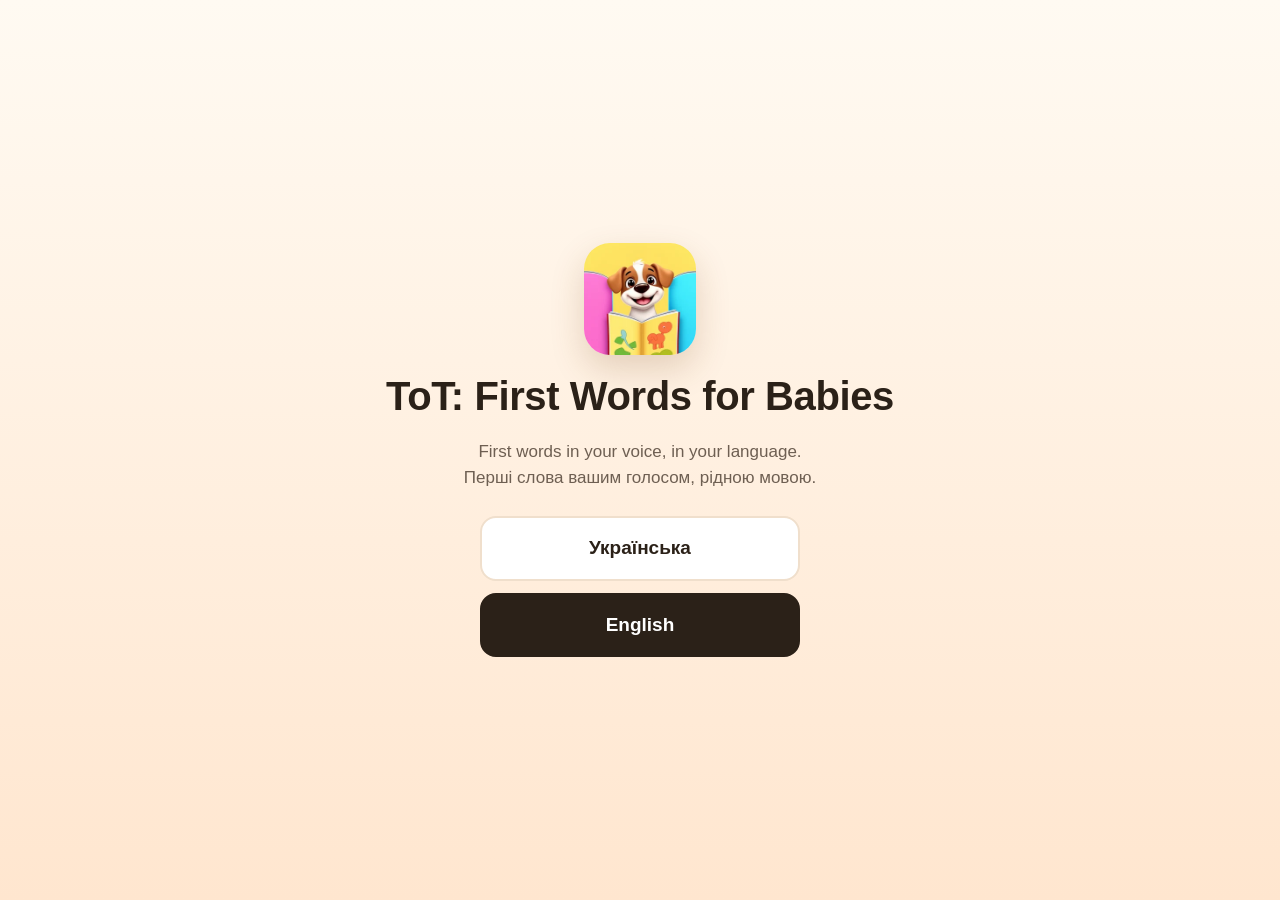
==== index.html @ d487dead "Landing page for ToT: First Words for Babies (UK/EN) Static site for GitHub Pages at /tot/: language" ====
<!doctype html>
<html lang="en">
<head>
<meta charset="utf-8">
<meta name="viewport" content="width=device-width, initial-scale=1">
<title>ToT — First Words for Babies</title>
<meta name="description" content="ToT — first words for babies in your voice, in your language. / Перші слова для малят вашим голосом, рідною мовою.">
<link rel="canonical" href="https://alex195195.github.io/tot/">
<link rel="alternate" hreflang="uk" href="https://alex195195.github.io/tot/uk/">
<link rel="alternate" hreflang="en" href="https://alex195195.github.io/tot/en/">
<link rel="alternate" hreflang="x-default" href="https://alex195195.github.io/tot/">
<meta name="theme-color" content="#fffaf2">
<meta property="og:type" content="website">
<meta property="og:site_name" content="ToT">
<meta property="og:title" content="ToT — First Words for Babies">
<meta property="og:description" content="First words in your voice, in your language. 8 languages. No ads, no subscriptions.">
<meta property="og:url" content="https://alex195195.github.io/tot/">
<meta property="og:image" content="https://alex195195.github.io/tot/assets/img/og-en.png">
<meta name="twitter:card" content="summary_large_image">
<link rel="icon" type="image/png" href="favicon.png">
<link rel="apple-touch-icon" href="assets/img/apple-touch-icon.png">
<link rel="stylesheet" href="assets/style.css">
<style>
  .choose { min-height: 100svh; display: grid; place-items: center; text-align: center; padding: 32px 16px;
    background: linear-gradient(180deg, var(--bg), var(--peach)); }
  .choose img { width: 112px; height: 112px; border-radius: 26px; margin: 0 auto 18px; box-shadow: 0 14px 34px rgba(120,70,20,.2); }
  .choose h1 { font-size: clamp(28px, 7vw, 40px); }
  .choose p { color: var(--muted); max-width: 420px; margin: 0 auto 26px; }
  .pick { display: grid; gap: 12px; width: min(320px, 100%); margin: 0 auto; }
  .pick a { display: block; text-decoration: none; background: var(--card); color: var(--ink); border: 2px solid var(--line);
    border-radius: 16px; padding: 16px; font-weight: 800; font-size: 19px; }
  .pick a.preferred { background: var(--ink); color: #fff; border-color: var(--ink); }
</style>
</head>
<body>
<main class="choose">
  <div>
    <img src="assets/img/logo.webp" width="112" height="112" alt="ToT logo">
    <h1>ToT: First Words for Babies</h1>
    <p>First words in your voice, in your language.<br><span lang="uk">Перші слова вашим голосом, рідною мовою.</span></p>
    <nav class="pick" aria-label="Language / Мова">
      <a href="uk/" hreflang="uk" lang="uk" data-lang="uk">Українська</a>
      <a href="en/" hreflang="en" lang="en" data-lang="en">English</a>
    </nav>
  </div>
</main>
<script>
  // Highlights the language that matches the browser; no redirect, no storage, no tracking.
  (function () {
    var langs = (navigator.languages || [navigator.language || "en"]).map(function (l) { return String(l).toLowerCase(); });
    var uk = langs.some(function (l) { return l.indexOf("uk") === 0 || l.indexOf("ru") === 0; });
    var el = document.querySelector('[data-lang="' + (uk ? "uk" : "en") + '"]');
    if (el) el.classList.add("preferred");
  })();
</script>
</body>
</html>
---- assets/style.css ----
:root {
  color-scheme: light;
  --bg: #fffaf2;
  --peach: #ffe6cf;
  --peach-2: #ffd6b3;
  --ink: #2b2118;
  --muted: #6e5f52;
  --accent: #e8792b;
  --accent-ink: #ffffff;
  --card: #ffffff;
  --line: #f0dfcc;
  --radius: 22px;
  --wrap: 1080px;
  font-family: ui-rounded, "SF Pro Rounded", -apple-system, BlinkMacSystemFont, "Segoe UI", Roboto, sans-serif;
}

* { box-sizing: border-box; }
html { -webkit-text-size-adjust: 100%; scroll-behavior: smooth; }
body { margin: 0; background: var(--bg); color: var(--ink); line-height: 1.5; font-size: 17px; }
img { max-width: 100%; height: auto; display: block; }
a { color: var(--accent); }
h1, h2, h3 { line-height: 1.15; margin: 0 0 .5em; letter-spacing: -.01em; }
h2 { font-size: clamp(26px, 5vw, 36px); text-align: center; }
p { margin: 0 0 1em; }

.wrap { max-width: var(--wrap); margin: 0 auto; padding: 0 16px; }
section { padding: 56px 0; }
.lead { color: var(--muted); font-size: 18px; text-align: center; max-width: 640px; margin: 0 auto 32px; }

/* Header */
.top { display: flex; align-items: center; justify-content: space-between; padding: 14px 0; }
.brand { display: flex; align-items: center; gap: 10px; font-weight: 800; font-size: 20px; color: var(--ink); text-decoration: none; }
.brand img { width: 40px; height: 40px; border-radius: 10px; }
.lang { display: flex; gap: 4px; background: var(--card); border: 1px solid var(--line); border-radius: 999px; padding: 4px; }
.lang a { text-decoration: none; color: var(--muted); font-weight: 700; font-size: 14px; padding: 6px 12px; border-radius: 999px; }
.lang a[aria-current="page"] { background: var(--peach); color: var(--ink); }

/* Hero */
.hero { background: linear-gradient(180deg, var(--bg) 0%, var(--peach) 100%); padding: 24px 0 0; overflow: hidden; }
.hero-grid { display: grid; gap: 28px; align-items: center; }
.hero h1 { font-size: clamp(32px, 7.5vw, 54px); font-weight: 800; }
.hero .sub { font-size: 19px; color: var(--muted); }
.chips { display: flex; flex-wrap: wrap; gap: 8px; margin: 18px 0 24px; padding: 0; list-style: none; }
.chips li { background: var(--card); border: 1px solid var(--line); border-radius: 999px; padding: 6px 14px; font-weight: 700; font-size: 15px; }
.hero-shot { justify-self: center; width: min(300px, 78vw); margin-bottom: -40px; }
.hero-shot img { border-radius: 28px; box-shadow: 0 24px 60px rgba(120, 70, 20, .22); }

/* App Store button — the single place that changes on release */
.store-btn { display: inline-flex; align-items: center; gap: 10px; background: var(--ink); color: #fff; text-decoration: none;
  border-radius: 14px; padding: 12px 22px; font-weight: 700; font-size: 17px; min-height: 52px; }
.store-btn small { display: block; font-weight: 500; font-size: 12px; opacity: .8; line-height: 1.1; }
.store-btn span { line-height: 1.2; }
.store-btn[aria-disabled="true"] { cursor: default; }
.store-note { color: var(--muted); font-size: 14px; margin-top: 10px; }

/* Features */
.features { display: grid; gap: 14px; grid-template-columns: 1fr; }
.feature { background: var(--card); border: 1px solid var(--line); border-radius: var(--radius); padding: 22px; }
.feature .ico { font-size: 30px; line-height: 1; margin-bottom: 10px; }
.feature h3 { font-size: 20px; }
.feature p { color: var(--muted); margin: 0; }

/* Steps */
.steps-bg { background: var(--peach); }
.steps { display: grid; gap: 26px; grid-template-columns: 1fr; counter-reset: step; }
.step { text-align: center; }
.step img { width: min(240px, 66vw); margin: 0 auto 16px; border-radius: 22px; box-shadow: 0 14px 34px rgba(120, 70, 20, .18); }
.step h3 { font-size: 20px; }
.step h3::before { counter-increment: step; content: counter(step); display: inline-grid; place-items: center; width: 32px; height: 32px;
  margin-right: 8px; border-radius: 50%; background: var(--accent); color: var(--accent-ink); font-size: 17px; vertical-align: 2px; }
.step p { color: var(--muted); max-width: 320px; margin: 0 auto; }

/* Gallery */
.gallery { display: flex; gap: 14px; overflow-x: auto; scroll-snap-type: x mandatory; padding: 4px 16px 18px; margin: 0 -16px;
  -webkit-overflow-scrolling: touch; scrollbar-width: thin; }
.gallery img { flex: 0 0 auto; width: 220px; scroll-snap-align: center; border-radius: 20px; box-shadow: 0 10px 26px rgba(120, 70, 20, .16); }

/* Free vs full */
.plans { display: grid; gap: 14px; grid-template-columns: 1fr; max-width: 820px; margin: 0 auto; }
.plan { background: var(--card); border: 1px solid var(--line); border-radius: var(--radius); padding: 24px; }
.plan.full { border: 2px solid var(--accent); }
.plan h3 { font-size: 22px; }
.plan .tag { display: inline-block; font-size: 13px; font-weight: 800; text-transform: uppercase; letter-spacing: .04em; color: var(--accent); margin-bottom: 6px; }
.plan ul { margin: 0; padding-left: 20px; color: var(--muted); }
.plan li { margin: 4px 0; }

/* Privacy */
.privacy { background: var(--card); border: 1px solid var(--line); border-radius: var(--radius); padding: 28px 22px; max-width: 820px; margin: 0 auto; }
.privacy ul { list-style: none; padding: 0; margin: 0 0 16px; }
.privacy li { padding: 8px 0 8px 34px; position: relative; }
.privacy li::before { content: "✓"; position: absolute; left: 0; top: 7px; width: 24px; height: 24px; border-radius: 50%;
  background: #e5f6e8; color: #2e8b47; font-weight: 800; display: grid; place-items: center; font-size: 14px; }

/* Languages */
.langs { display: flex; flex-wrap: wrap; justify-content: center; gap: 8px; list-style: none; padding: 0; margin: 0 auto; max-width: 720px; }
.langs li { background: var(--card); border: 1px solid var(--line); border-radius: 999px; padding: 8px 16px; font-weight: 700; }

/* FAQ */
.faq { max-width: 760px; margin: 0 auto; }
.faq details { background: var(--card); border: 1px solid var(--line); border-radius: 16px; margin-bottom: 10px; }
.faq summary { cursor: pointer; padding: 16px 48px 16px 18px; font-weight: 700; list-style: none; position: relative; }
.faq summary::-webkit-details-marker { display: none; }
.faq summary::after { content: "+"; position: absolute; right: 18px; top: 12px; font-size: 24px; color: var(--accent); }
.faq details[open] summary::after { content: "−"; }
.faq details p { padding: 0 18px 16px; margin: 0; color: var(--muted); }

/* CTA + footer */
.cta { text-align: center; background: linear-gradient(180deg, var(--bg), var(--peach)); }
.cta img { width: 96px; height: 96px; border-radius: 24px; margin: 0 auto 16px; }
footer { background: var(--ink); color: #d9cbbd; padding: 32px 0; font-size: 15px; }
footer a { color: #fff; }
.foot { display: flex; flex-wrap: wrap; gap: 14px 24px; justify-content: space-between; align-items: center; }
.foot nav { display: flex; flex-wrap: wrap; gap: 8px 20px; }

/* Wider screens */
@media (min-width: 720px) {
  section { padding: 80px 0; }
  .features { grid-template-columns: repeat(2, 1fr); }
  .steps { grid-template-columns: repeat(3, 1fr); }
  .plans { grid-template-columns: 1fr 1fr; }
  .gallery { justify-content: safe center; }
}
@media (min-width: 960px) {
  .hero { padding-top: 40px; }
  .hero-grid { grid-template-columns: 1.15fr .85fr; }
  .hero-shot { margin-bottom: -60px; }
  .features { grid-template-columns: repeat(4, 1fr); }
}
@media (prefers-reduced-motion: reduce) { html { scroll-behavior: auto; } }
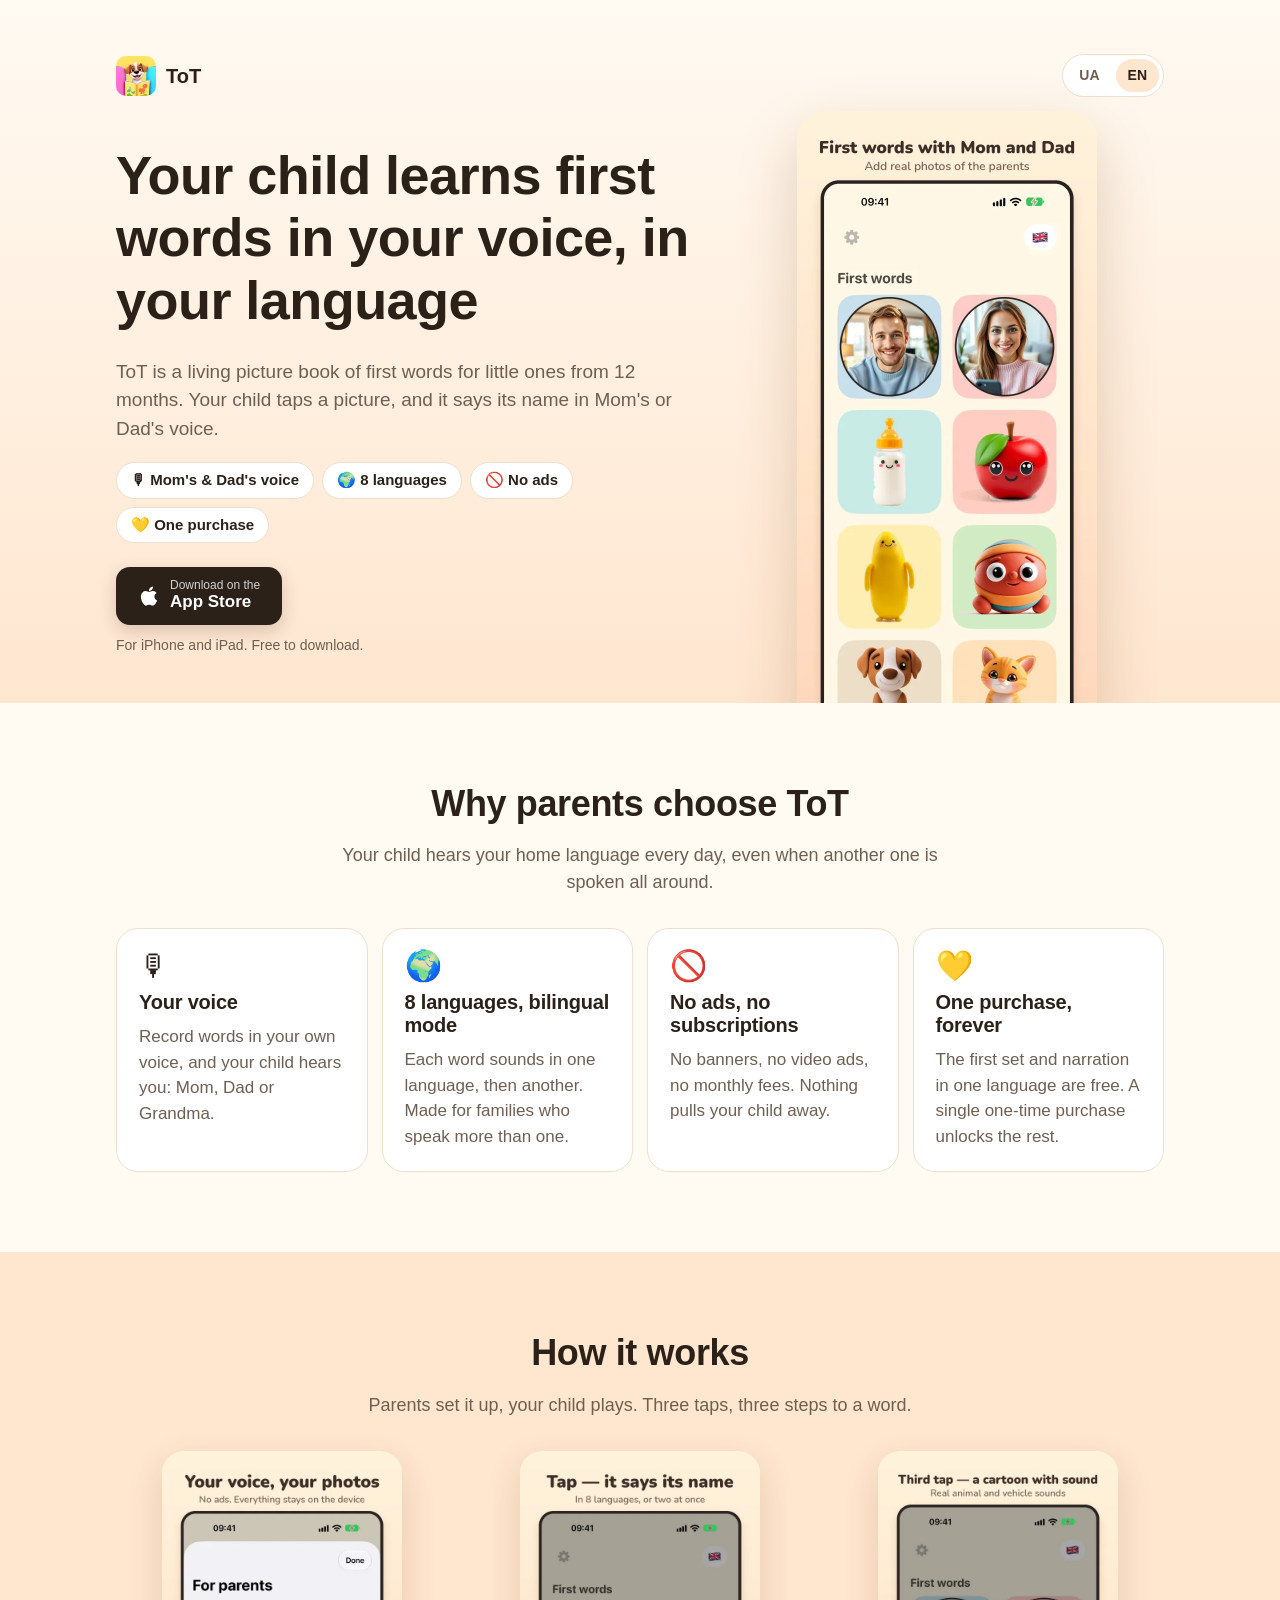
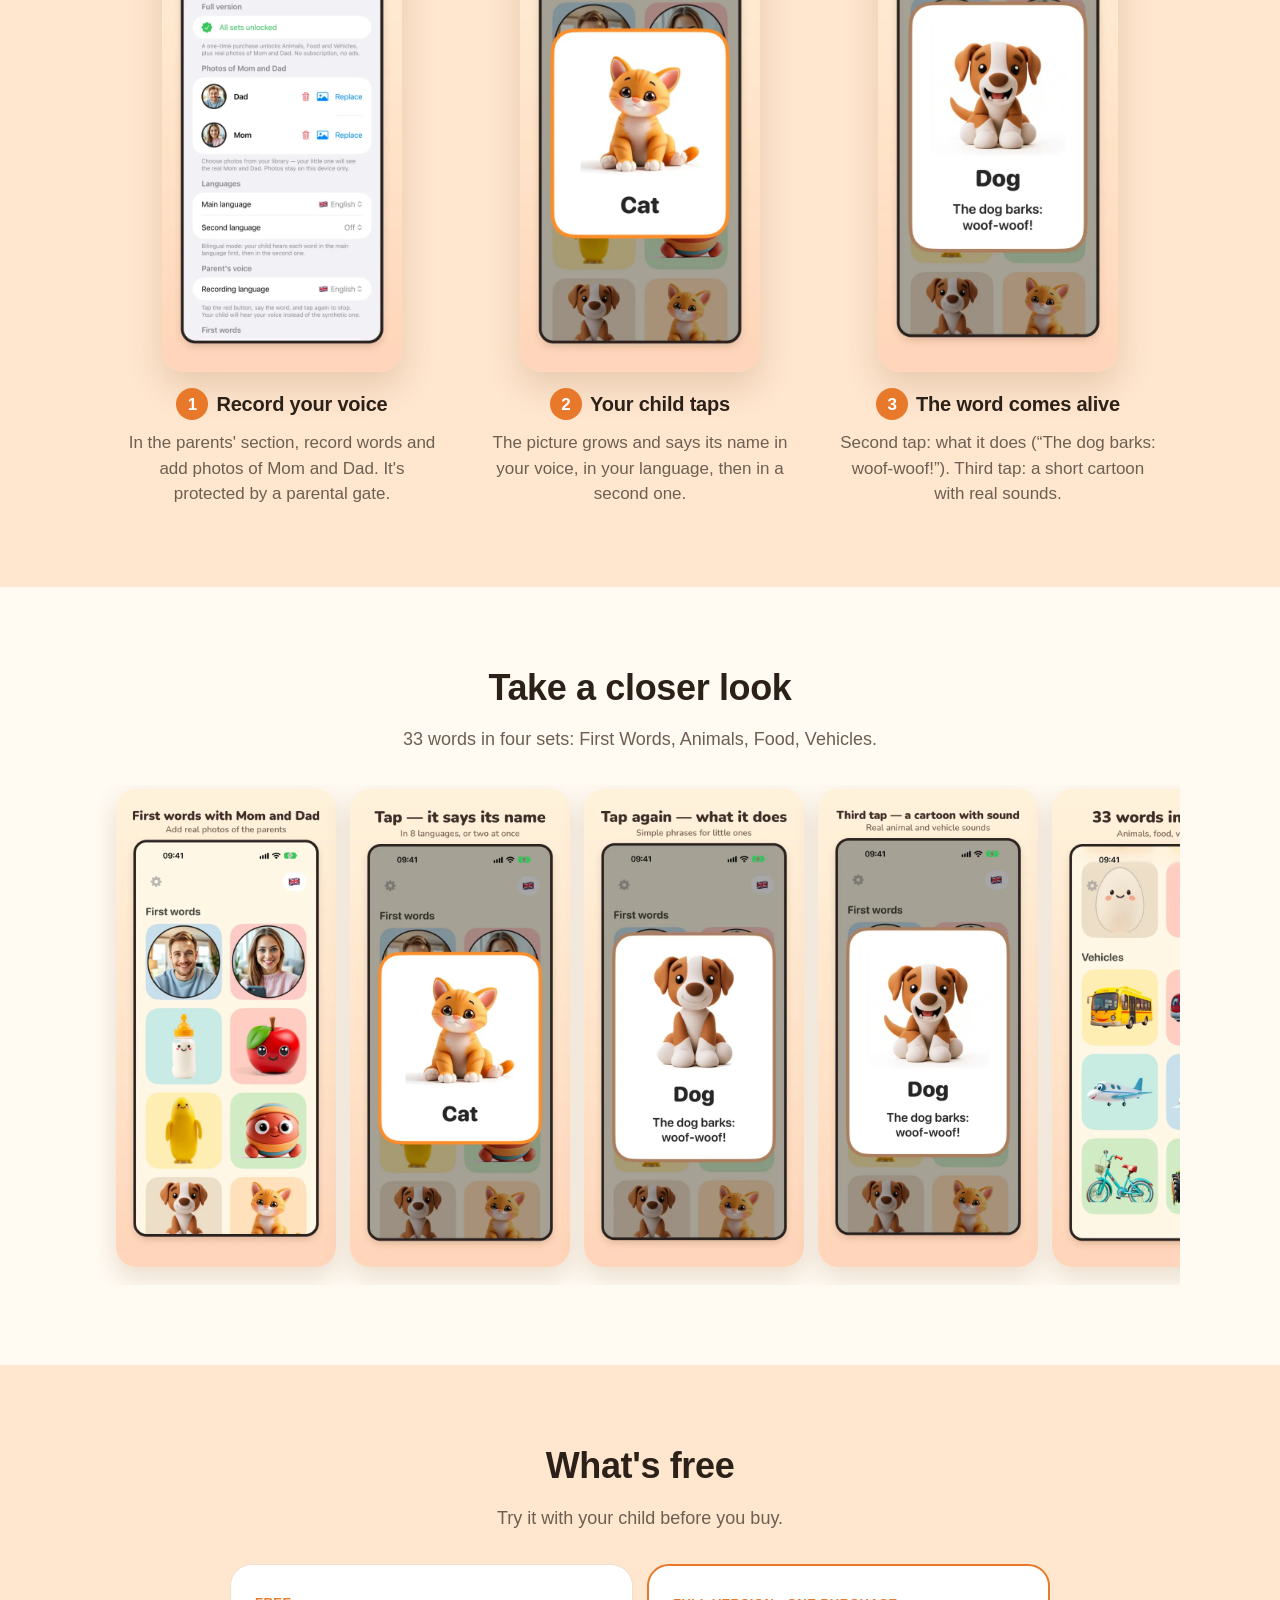
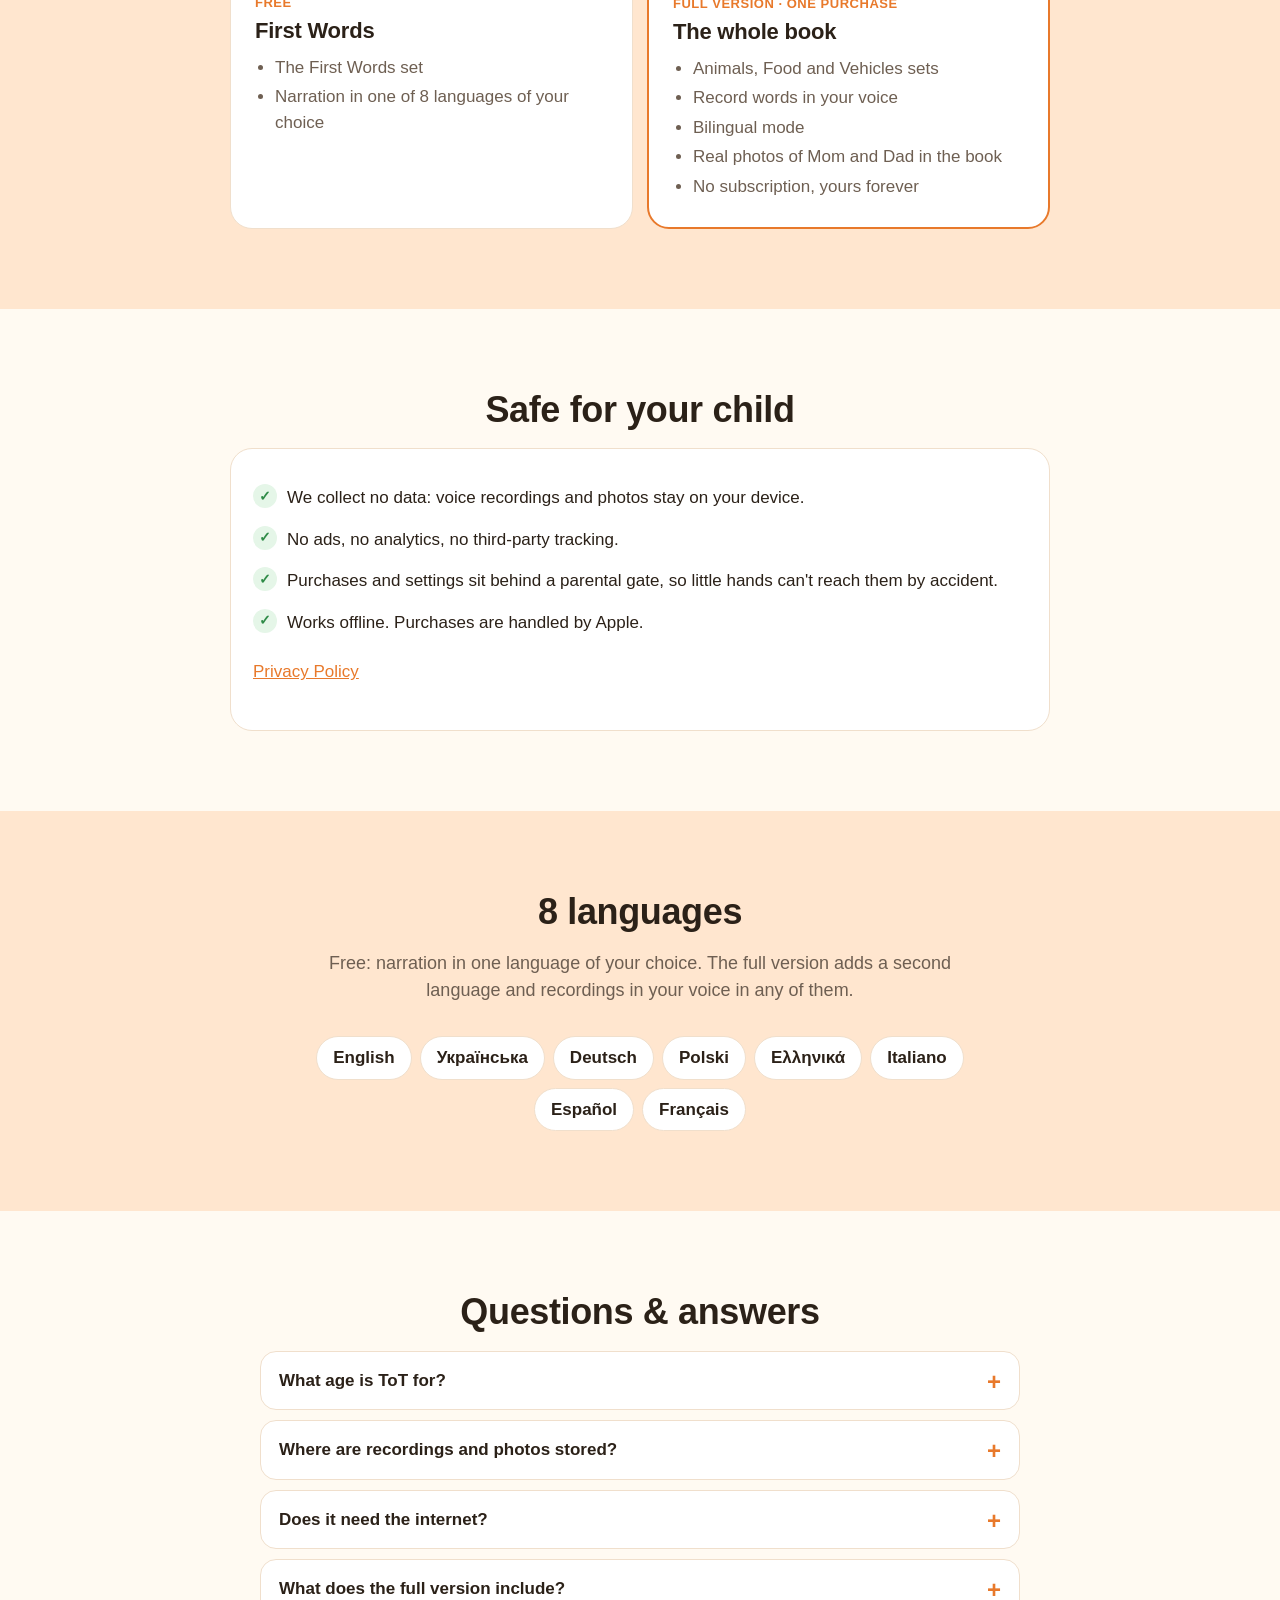
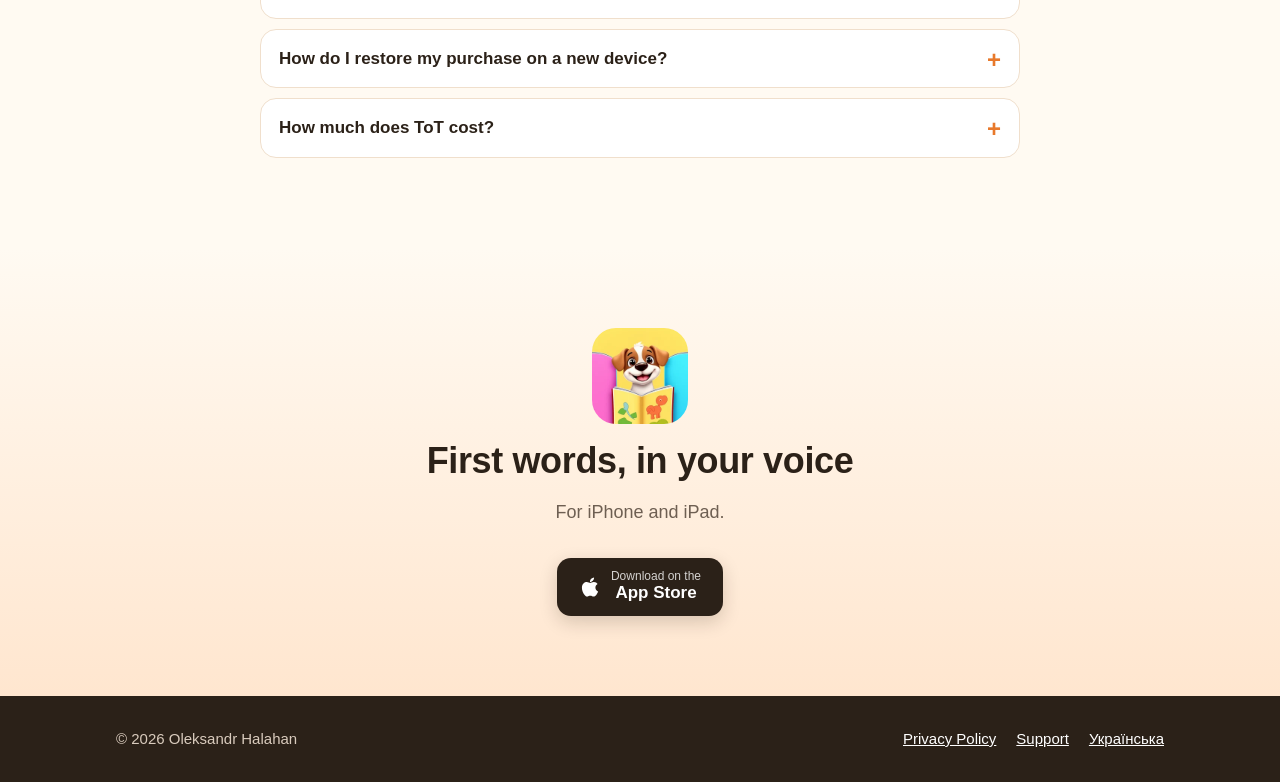
==== commit 167ee78e: "Root: auto-redirect to visitor language" ====
--- a/index.html
+++ b/index.html
@@ -9,6 +9,7 @@
 <link rel="alternate" hreflang="uk" href="https://alex195195.github.io/tot/uk/">
 <link rel="alternate" hreflang="en" href="https://alex195195.github.io/tot/en/">
 <link rel="alternate" hreflang="x-default" href="https://alex195195.github.io/tot/">
+<meta name="apple-itunes-app" content="app-id=6831556677">
 <meta name="theme-color" content="#fffaf2">
 <meta property="og:type" content="website">
 <meta property="og:site_name" content="ToT">
@@ -45,10 +46,17 @@
   </div>
 </main>
 <script>
-  // Highlights the language that matches the browser; no redirect, no storage, no tracking.
+  // Sends visitors straight to their language: uk/ru browsers -> /uk/, everyone else -> /en/.
+  // Keeps the query string (e.g. Instagram utm tags). Add ?choose to the URL to see this picker instead.
+  // No storage, no tracking. Without JavaScript the picker below stays visible.
   (function () {
     var langs = (navigator.languages || [navigator.language || "en"]).map(function (l) { return String(l).toLowerCase(); });
     var uk = langs.some(function (l) { return l.indexOf("uk") === 0 || l.indexOf("ru") === 0; });
+    var target = uk ? "uk/" : "en/";
+    if (!/[?&]choose\b/.test(location.search)) {
+      location.replace(target + location.search + location.hash);
+      return;
+    }
     var el = document.querySelector('[data-lang="' + (uk ? "uk" : "en") + '"]');
     if (el) el.classList.add("preferred");
   })();
--- a/assets/style.css
+++ b/assets/style.css
@@ -50,7 +50,10 @@
   border-radius: 14px; padding: 12px 22px; font-weight: 700; font-size: 17px; min-height: 52px; }
 .store-btn small { display: block; font-weight: 500; font-size: 12px; opacity: .8; line-height: 1.1; }
 .store-btn span { line-height: 1.2; }
-.store-btn[aria-disabled="true"] { cursor: default; }
+.store-btn .apple { flex: 0 0 auto; }
+a.store-btn { transition: transform .15s ease, box-shadow .15s ease; box-shadow: 0 6px 18px rgba(40, 25, 10, .18); }
+a.store-btn:hover { transform: translateY(-2px); box-shadow: 0 10px 24px rgba(40, 25, 10, .24); }
+a.store-btn:focus-visible { outline: 3px solid var(--accent); outline-offset: 3px; }
 .store-note { color: var(--muted); font-size: 14px; margin-top: 10px; }
 
 /* Features */
